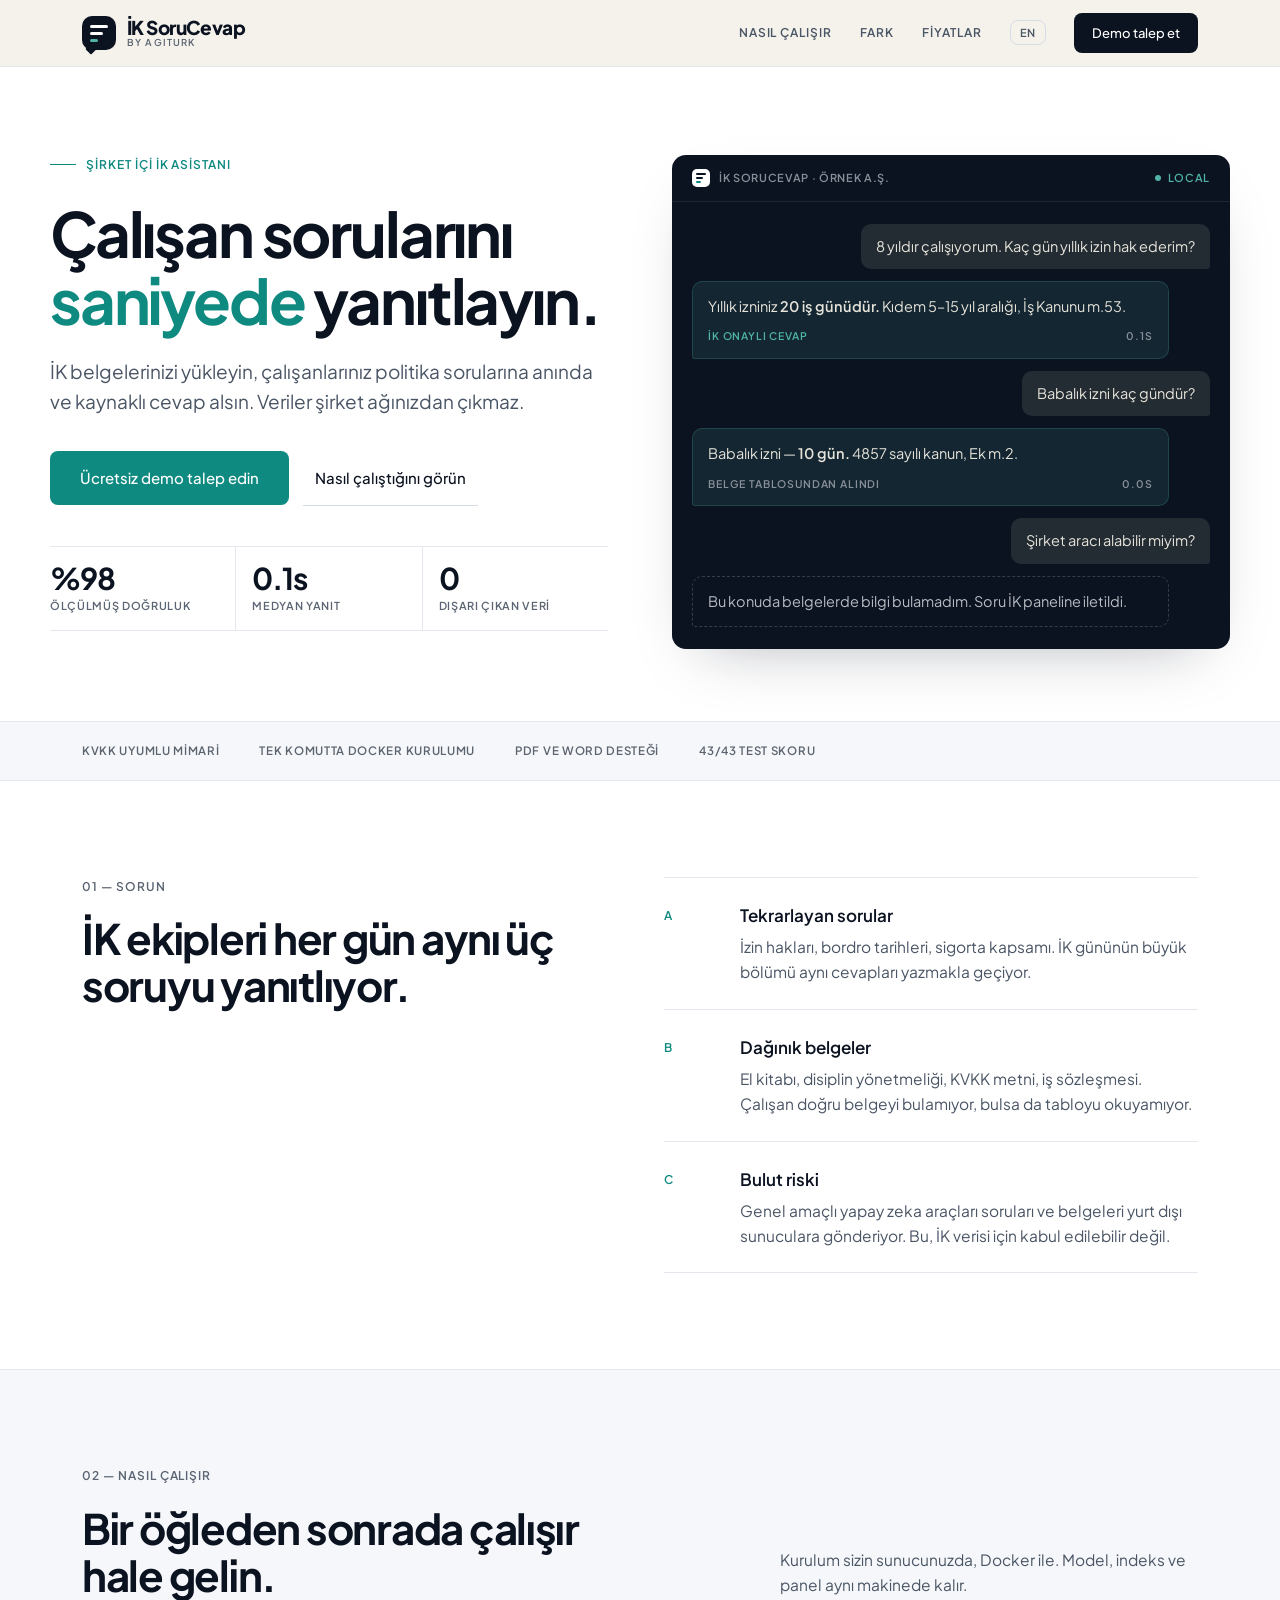
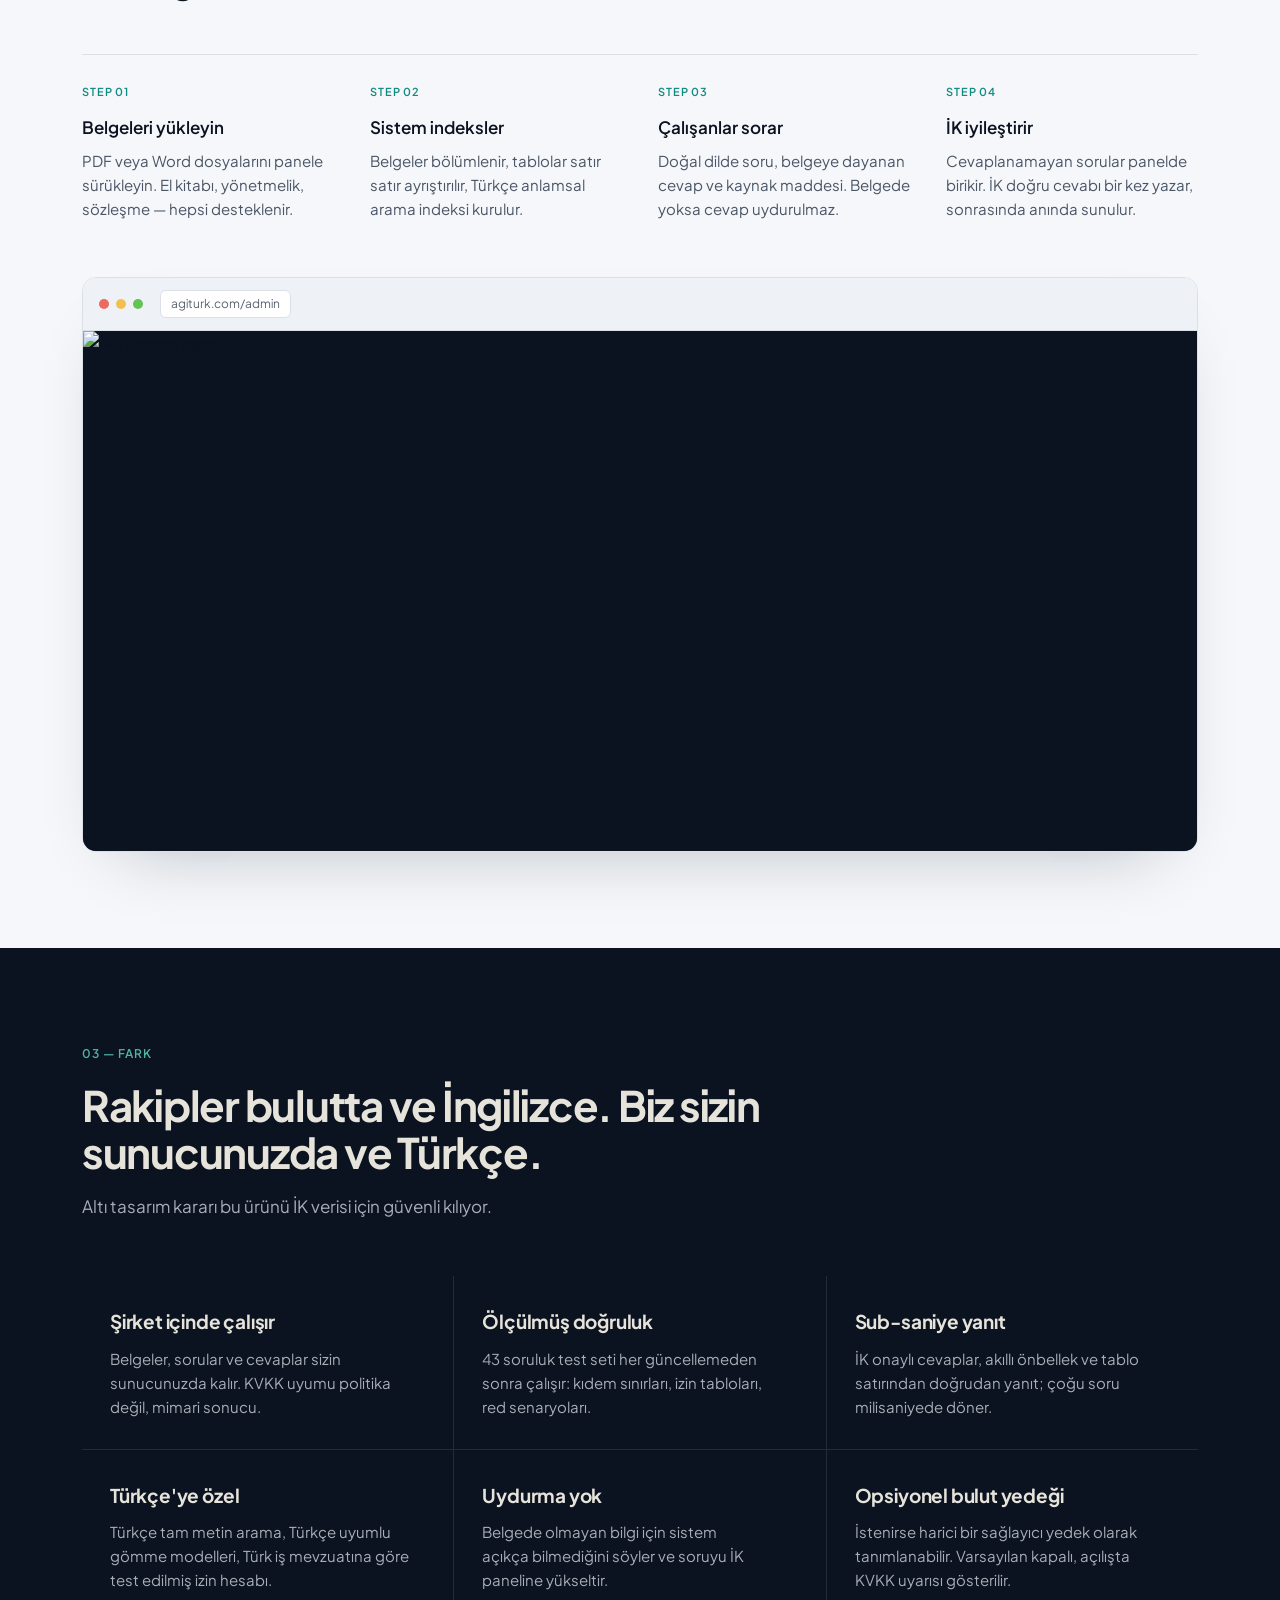
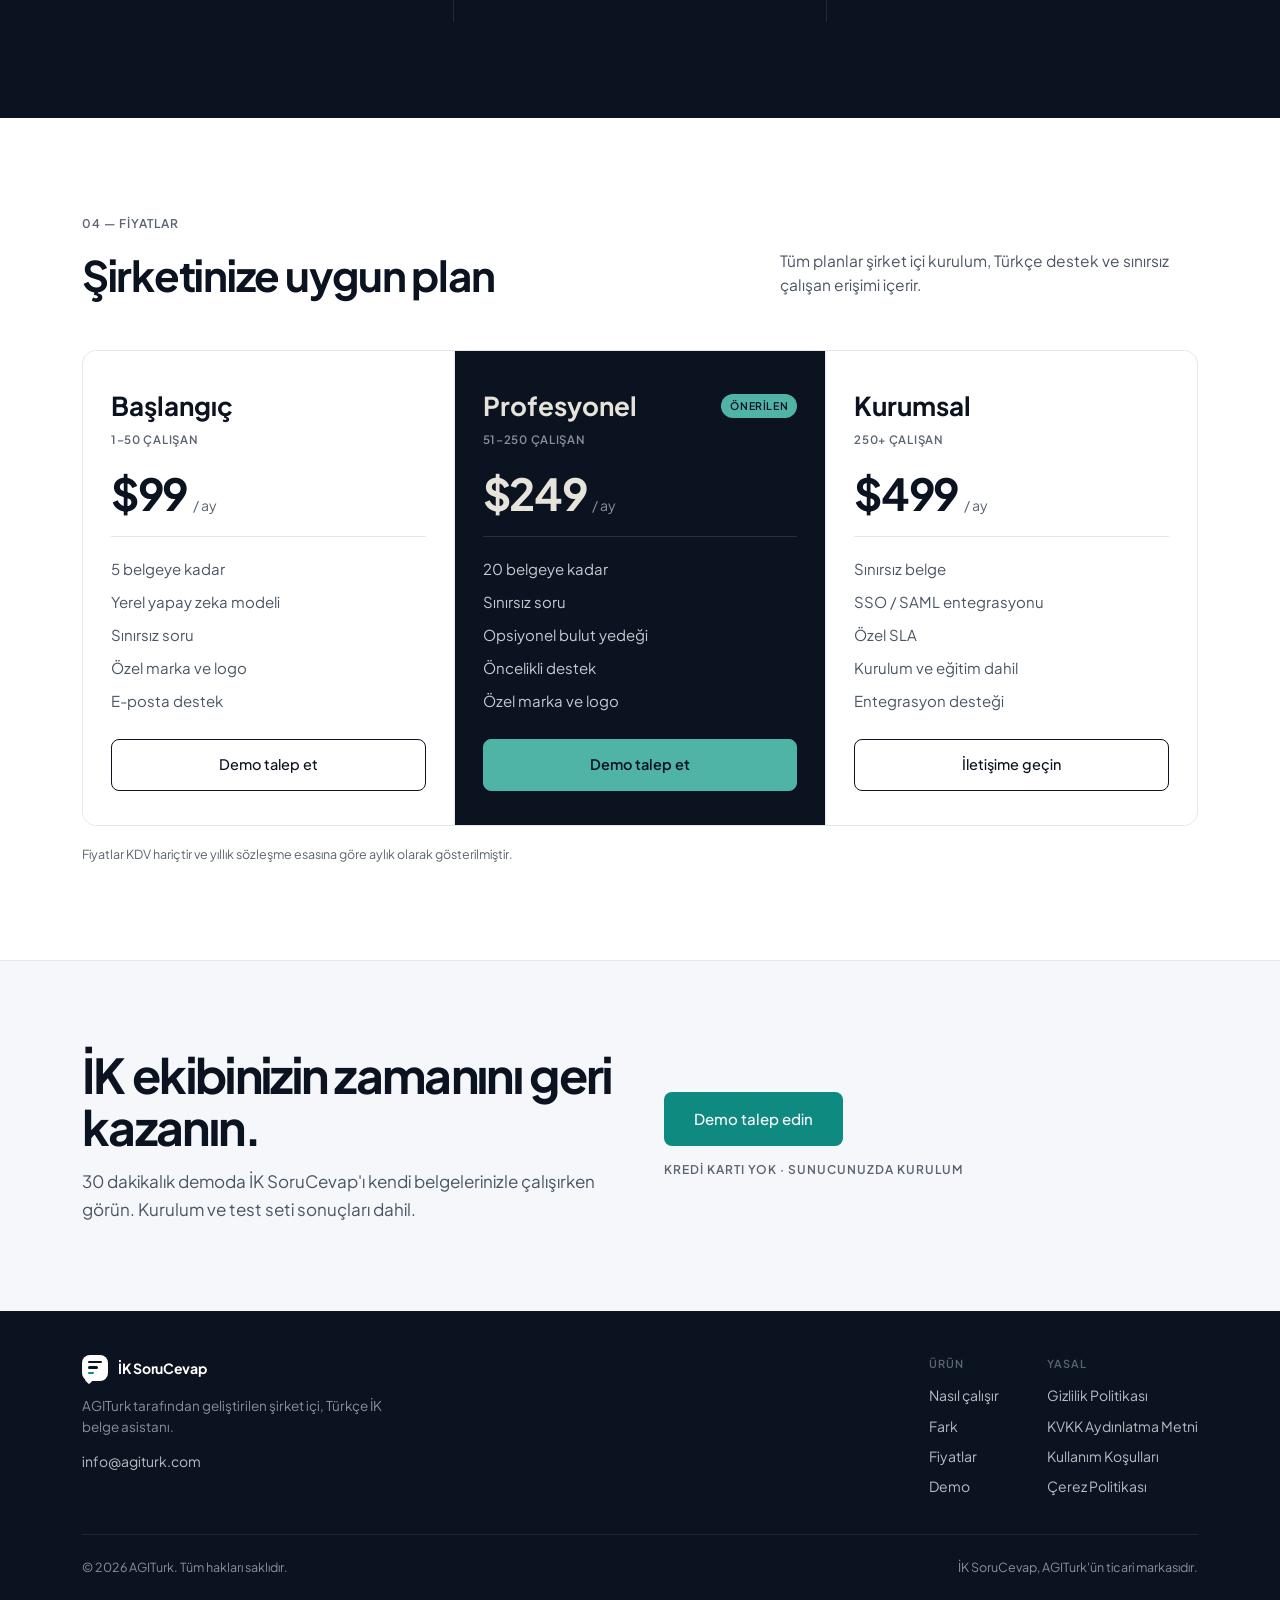
==== index.html @ 6bacffcf "Add files via upload" ====
<!DOCTYPE html>
<html lang="tr">
<head>
<meta charset="utf-8">
<meta name="viewport" content="width=device-width, initial-scale=1">
<title>İK SoruCevap — Çalışan sorularını saniyede yanıtlayın | AGITurk</title>
<meta name="description" content="İK belgelerinizi yükleyin, çalışanlarınız politika sorularına anında ve kaynaklı cevap alsın. Veriler şirket ağınızdan çıkmaz. KVKK uyumlu, şirket içi İK asistanı.">
<meta property="og:title" content="İK SoruCevap — AGITurk">
<meta property="og:description" content="Şirket içi, Türkçe, KVKK uyumlu İK belge asistanı.">
<meta property="og:type" content="website">
<meta property="og:url" content="https://agiturk.com/">
<link rel="canonical" href="https://agiturk.com/">
<link rel="preconnect" href="https://fonts.googleapis.com">
<link rel="preconnect" href="https://fonts.gstatic.com" crossorigin>
<link href="https://fonts.googleapis.com/css2?family=Plus+Jakarta+Sans:wght@400;500;600;700;800&amp;display=swap" rel="stylesheet">
<link rel="stylesheet" href="site.css">
</head>
<body data-lang="tr">

<header>
  <div class="wrap hdr">
    <a href="#top" class="logo" aria-label="İK SoruCevap">
      <span class="mark"><span class="box"><i></i><i></i><i></i></span><span class="tail"></span></span>
      <span class="brand"><b>İK SoruCevap</b><small lang="en">BY AGITURK</small></span>
    </a>
    <nav>
      <a class="hide-m tr" href="#nasil">Nasıl çalışır</a><a class="hide-m en" href="#nasil">How it works</a>
      <a class="hide-m tr" href="#fark">Fark</a><a class="hide-m en" href="#fark">Difference</a>
      <a class="hide-m tr" href="#fiyat">Fiyatlar</a><a class="hide-m en" href="#fiyat">Pricing</a>
      <button class="lang" onclick="toggleLang()" aria-label="Change language">EN</button>
      <a class="btn-dark tr" href="#demo">Demo talep et</a><a class="btn-dark en" href="#demo">Request demo</a>
    </nav>
  </div>
</header>

<main id="top">
<section class="wrap hero">
  <div>
    <div class="eyebrow"><span class="tr">Şirket içi İK asistanı</span><span class="en">On-premises HR assistant</span></div>
    <h1 class="tr">Çalışan sorularını <em>saniyede</em> yanıtlayın.</h1>
    <h1 class="en">Answer employee questions in <em>seconds</em>.</h1>
    <p class="sub tr">İK belgelerinizi yükleyin, çalışanlarınız politika sorularına anında ve kaynaklı cevap alsın. Veriler şirket ağınızdan çıkmaz.</p>
    <p class="sub en">Upload your HR documents and employees get instant, sourced answers about company policy. Data never leaves your network.</p>
    <div class="cta-row">
      <a class="btn-teal tr" href="#demo">Ücretsiz demo talep edin</a><a class="btn-teal en" href="#demo">Request a free demo</a>
      <a class="btn-link tr" href="#nasil">Nasıl çalıştığını görün</a><a class="btn-link en" href="#nasil">See how it works</a>
    </div>
    <div class="stats">
      <div class="stat"><b>%98</b><span class="tr">Ölçülmüş doğruluk</span><span class="en">Measured accuracy</span></div>
      <div class="stat"><b>0.1s</b><span class="tr">Medyan yanıt</span><span class="en">Median answer</span></div>
      <div class="stat"><b>0</b><span class="tr">Dışarı çıkan veri</span><span class="en">Bytes sent out</span></div>
    </div>
  </div>

  <div class="chat" aria-hidden="true">
    <div class="chat-hd">
      <span class="l"><span class="mini"><i></i><i></i><i></i></span><span>İK SoruCevap · Örnek A.Ş.</span></span>
      <span class="r">local</span>
    </div>
    <div class="chat-bd">
      <div class="m u"><span class="tr">8 yıldır çalışıyorum. Kaç gün yıllık izin hak ederim?</span><span class="en">I've worked here 8 years. How many annual leave days do I get?</span></div>
      <div class="m b">
        <span class="tr">Yıllık izniniz <strong>20 iş günüdür.</strong> Kıdem 5–15 yıl aralığı, İş Kanunu m.53.</span>
        <span class="en">Your annual leave is <strong>20 working days.</strong> Seniority band 5–15 years, Labour Law Art. 53.</span>
        <div class="meta"><span class="ok"><span class="tr">İK onaylı cevap</span><span class="en">HR-verified answer</span></span><span>0.1s</span></div>
      </div>
      <div class="m u"><span class="tr">Babalık izni kaç gündür?</span><span class="en">How long is paternity leave?</span></div>
      <div class="m b">
        <span class="tr">Babalık izni — <strong>10 gün.</strong> 4857 sayılı kanun, Ek m.2.</span>
        <span class="en">Paternity leave — <strong>10 days.</strong> Law 4857, Additional Art. 2.</span>
        <div class="meta"><span><span class="tr">Belge tablosundan alındı</span><span class="en">Read from document table</span></span><span>0.0s</span></div>
      </div>
      <div class="m u"><span class="tr">Şirket aracı alabilir miyim?</span><span class="en">Can I get a company car?</span></div>
      <div class="m b none"><span class="tr">Bu konuda belgelerde bilgi bulamadım. Soru İK paneline iletildi.</span><span class="en">I couldn't find this in the documents. The question was routed to the HR dashboard.</span></div>
    </div>
  </div>
</section>

<section class="trust">
  <div class="wrap">
    <span><span class="tr">KVKK uyumlu mimari</span><span class="en">KVKK-compliant architecture</span></span>
    <span><span class="tr">Tek komutta Docker kurulumu</span><span class="en">Single-command Docker install</span></span>
    <span><span class="tr">PDF ve Word desteği</span><span class="en">PDF and Word support</span></span>
    <span><span class="tr">43/43 test skoru</span><span class="en">43/43 eval score</span></span>
  </div>
</section>

<section class="problem">
  <div class="wrap grid">
    <div>
      <div class="eyebrow"><span class="tr">01 — Sorun</span><span class="en">01 — The problem</span></div>
      <h2 class="title tr">İK ekipleri her gün aynı üç soruyu yanıtlıyor.</h2>
      <h2 class="title en">HR teams answer the same three questions every day.</h2>
    </div>
    <div>
      <div class="row"><span class="k">A</span><div>
        <h3 class="tr">Tekrarlayan sorular</h3><h3 class="en">Repetitive questions</h3>
        <p class="tr">İzin hakları, bordro tarihleri, sigorta kapsamı. İK gününün büyük bölümü aynı cevapları yazmakla geçiyor.</p>
        <p class="en">Leave entitlements, payroll dates, insurance coverage. Most of an HR day goes into retyping the same answers.</p>
      </div></div>
      <div class="row"><span class="k">B</span><div>
        <h3 class="tr">Dağınık belgeler</h3><h3 class="en">Scattered documents</h3>
        <p class="tr">El kitabı, disiplin yönetmeliği, KVKK metni, iş sözleşmesi. Çalışan doğru belgeyi bulamıyor, bulsa da tabloyu okuyamıyor.</p>
        <p class="en">Handbook, disciplinary rules, privacy notice, contract. Employees can't find the right file — or can't read the table inside it.</p>
      </div></div>
      <div class="row"><span class="k">C</span><div>
        <h3 class="tr">Bulut riski</h3><h3 class="en">Cloud exposure</h3>
        <p class="tr">Genel amaçlı yapay zeka araçları soruları ve belgeleri yurt dışı sunuculara gönderiyor. Bu, İK verisi için kabul edilebilir değil.</p>
        <p class="en">General-purpose AI tools ship questions and documents to servers abroad. For HR data, that isn't an acceptable trade.</p>
      </div></div>
    </div>
  </div>
</section>

<section class="how" id="nasil">
  <div class="wrap">
    <div class="split">
      <div>
        <div class="eyebrow"><span class="tr">02 — Nasıl çalışır</span><span class="en">02 — How it works</span></div>
        <h2 class="title tr" style="max-width:22ch">Bir öğleden sonrada çalışır hale gelin.</h2>
        <h2 class="title en" style="max-width:22ch">Live by the end of one afternoon.</h2>
      </div>
      <p class="lead"><span class="tr">Kurulum sizin sunucunuzda, Docker ile. Model, indeks ve panel aynı makinede kalır.</span><span class="en">Installed on your server with Docker. Model, index and dashboard all stay on that one machine.</span></p>
    </div>
    <div class="steps">
      <div class="step"><div class="n">STEP 01</div>
        <h3 class="tr">Belgeleri yükleyin</h3><h3 class="en">Upload the documents</h3>
        <p class="tr">PDF veya Word dosyalarını panele sürükleyin. El kitabı, yönetmelik, sözleşme — hepsi desteklenir.</p>
        <p class="en">Drag PDF or Word files into the dashboard. Handbooks, regulations, contracts — all supported.</p></div>
      <div class="step"><div class="n">STEP 02</div>
        <h3 class="tr">Sistem indeksler</h3><h3 class="en">The system indexes</h3>
        <p class="tr">Belgeler bölümlenir, tablolar satır satır ayrıştırılır, Türkçe anlamsal arama indeksi kurulur.</p>
        <p class="en">Documents are sectioned, tables parsed row by row, and a Turkish semantic index is built.</p></div>
      <div class="step"><div class="n">STEP 03</div>
        <h3 class="tr">Çalışanlar sorar</h3><h3 class="en">Employees ask</h3>
        <p class="tr">Doğal dilde soru, belgeye dayanan cevap ve kaynak maddesi. Belgede yoksa cevap uydurulmaz.</p>
        <p class="en">Natural-language question, document-grounded answer, cited clause. If it isn't in the docs, nothing is invented.</p></div>
      <div class="step"><div class="n">STEP 04</div>
        <h3 class="tr">İK iyileştirir</h3><h3 class="en">HR improves it</h3>
        <p class="tr">Cevaplanamayan sorular panelde birikir. İK doğru cevabı bir kez yazar, sonrasında anında sunulur.</p>
        <p class="en">Unanswered questions collect in the dashboard. HR writes the answer once; it's served instantly after that.</p></div>
    </div>
    <div class="shot">
      <div class="shot-chrome"><span></span><span></span><span></span><em class="tr">agiturk.com/admin</em><em class="en">agiturk.com/admin</em></div>
      <div class="shot-window">
        <img src="img/panel-screenshot.jpg" alt="İK yönetim paneli" class="shot-scroll" loading="lazy">
      </div>
    </div>
  </div>
</section>

<section class="diff" id="fark">
  <div class="wrap">
    <div style="max-width:60ch;margin-bottom:56px">
      <div class="eyebrow"><span class="tr">03 — Fark</span><span class="en">03 — Difference</span></div>
      <h2 class="title tr" style="margin-bottom:18px">Rakipler bulutta ve İngilizce. Biz sizin sunucunuzda ve Türkçe.</h2>
      <h2 class="title en" style="margin-bottom:18px">Competitors are cloud-only and English-first. We run on your server, in Turkish.</h2>
      <p class="lead tr">Altı tasarım kararı bu ürünü İK verisi için güvenli kılıyor.</p>
      <p class="lead en">Six design decisions make this safe for HR data.</p>
    </div>
    <div class="grid">
      <div class="cell"><h3 class="tr">Şirket içinde çalışır</h3><h3 class="en">Runs on your network</h3>
        <p class="tr">Belgeler, sorular ve cevaplar sizin sunucunuzda kalır. KVKK uyumu politika değil, mimari sonucu.</p>
        <p class="en">Documents, questions and answers stay on your server. KVKK compliance by architecture, not by policy.</p></div>
      <div class="cell"><h3 class="tr">Ölçülmüş doğruluk</h3><h3 class="en">Measured accuracy</h3>
        <p class="tr">43 soruluk test seti her güncellemeden sonra çalışır: kıdem sınırları, izin tabloları, red senaryoları.</p>
        <p class="en">A 43-question eval runs after every update: seniority boundaries, leave tables, refusal cases.</p></div>
      <div class="cell"><h3 class="tr">Sub-saniye yanıt</h3><h3 class="en">Sub-second answers</h3>
        <p class="tr">İK onaylı cevaplar, akıllı önbellek ve tablo satırından doğrudan yanıt; çoğu soru milisaniyede döner.</p>
        <p class="en">HR-verified answers, a smart cache and direct table-row lookups return most questions in milliseconds.</p></div>
      <div class="cell"><h3 class="tr">Türkçe'ye özel</h3><h3 class="en">Built for Turkish</h3>
        <p class="tr">Türkçe tam metin arama, Türkçe uyumlu gömme modelleri, Türk iş mevzuatına göre test edilmiş izin hesabı.</p>
        <p class="en">Turkish full-text search, Turkish-capable embeddings, leave maths tested against Turkish labour law.</p></div>
      <div class="cell"><h3 class="tr">Uydurma yok</h3><h3 class="en">No fabrication</h3>
        <p class="tr">Belgede olmayan bilgi için sistem açıkça bilmediğini söyler ve soruyu İK paneline yükseltir.</p>
        <p class="en">When something isn't in the documents the system says so plainly and escalates the question to HR.</p></div>
      <div class="cell"><h3 class="tr">Opsiyonel bulut yedeği</h3><h3 class="en">Optional cloud fallback</h3>
        <p class="tr">İstenirse harici bir sağlayıcı yedek olarak tanımlanabilir. Varsayılan kapalı, açılışta KVKK uyarısı gösterilir.</p>
        <p class="en">An external provider can be configured as fallback. Off by default, enabled only behind an explicit KVKK warning.</p></div>
    </div>
  </div>
</section>

<section class="pricing" id="fiyat">
  <div class="wrap">
    <div class="split" style="margin-bottom:52px">
      <div>
        <div class="eyebrow"><span class="tr">04 — Fiyatlar</span><span class="en">04 — Pricing</span></div>
        <h2 class="title tr">Şirketinize uygun plan</h2><h2 class="title en">A plan that fits your company</h2>
      </div>
      <p class="lead"><span class="tr">Tüm planlar şirket içi kurulum, Türkçe destek ve sınırsız çalışan erişimi içerir.</span><span class="en">Every plan includes on-premises install, Turkish support and unlimited employee access.</span></p>
    </div>
    <div class="plans">
      <div class="plan">
        <h3 class="tr">Başlangıç</h3><h3 class="en">Starter</h3>
        <div class="who">1–50 <span class="tr">çalışan</span><span class="en">employees</span></div>
        <div class="price"><b>$99</b><span class="tr">/ ay</span><span class="en">/ mo</span></div>
        <ul class="tr"><li>5 belgeye kadar</li><li>Yerel yapay zeka modeli</li><li>Sınırsız soru</li><li>Özel marka ve logo</li><li>E-posta destek</li></ul>
        <ul class="en"><li>Up to 5 documents</li><li>Local AI model</li><li>Unlimited questions</li><li>Custom branding</li><li>Email support</li></ul>
        <a class="tr" href="#demo">Demo talep et</a><a class="en" href="#demo">Request demo</a>
      </div>
      <div class="plan hi">
        <div class="top"><h3 class="tr">Profesyonel</h3><h3 class="en">Professional</h3><span class="tag tr">Önerilen</span><span class="tag en">Popular</span></div>
        <div class="who">51–250 <span class="tr">çalışan</span><span class="en">employees</span></div>
        <div class="price"><b>$249</b><span class="tr">/ ay</span><span class="en">/ mo</span></div>
        <ul class="tr"><li>20 belgeye kadar</li><li>Sınırsız soru</li><li>Opsiyonel bulut yedeği</li><li>Öncelikli destek</li><li>Özel marka ve logo</li></ul>
        <ul class="en"><li>Up to 20 documents</li><li>Unlimited questions</li><li>Optional cloud fallback</li><li>Priority support</li><li>Custom branding</li></ul>
        <a class="tr" href="#demo">Demo talep et</a><a class="en" href="#demo">Request demo</a>
      </div>
      <div class="plan">
        <h3 class="tr">Kurumsal</h3><h3 class="en">Enterprise</h3>
        <div class="who">250+ <span class="tr">çalışan</span><span class="en">employees</span></div>
        <div class="price"><b>$499</b><span class="tr">/ ay</span><span class="en">/ mo</span></div>
        <ul class="tr"><li>Sınırsız belge</li><li>SSO / SAML entegrasyonu</li><li>Özel SLA</li><li>Kurulum ve eğitim dahil</li><li>Entegrasyon desteği</li></ul>
        <ul class="en"><li>Unlimited documents</li><li>SSO / SAML integration</li><li>Custom SLA</li><li>Setup and training included</li><li>Integration support</li></ul>
        <a class="tr" href="#demo">İletişime geçin</a><a class="en" href="#demo">Contact us</a>
      </div>
    </div>
    <p class="fine"><span class="tr">Fiyatlar KDV hariçtir ve yıllık sözleşme esasına göre aylık olarak gösterilmiştir.</span><span class="en">Prices exclude VAT and are shown per month on an annual agreement.</span></p>
  </div>
</section>

<section class="cta" id="demo">
  <div class="wrap grid">
    <div>
      <h2 class="tr">İK ekibinizin zamanını geri kazanın.</h2><h2 class="en">Give your HR team their time back.</h2>
      <p class="tr">30 dakikalık demoda İK SoruCevap'ı kendi belgelerinizle çalışırken görün. Kurulum ve test seti sonuçları dahil.</p>
      <p class="en">In a 30-minute demo, see İK SoruCevap running on your own documents — install walkthrough and eval results included.</p>
    </div>
    <div class="side">
      <a class="btn-teal tr" href="mailto:info@agiturk.com?subject=%C4%B0K%20SoruCevap%20Demo%20Talebi">Demo talep edin</a>
      <a class="btn-teal en" href="mailto:info@agiturk.com?subject=%C4%B0K%20SoruCevap%20Demo%20Request">Request a demo</a>
      <p class="note"><span class="tr">Kredi kartı yok · Sunucunuzda kurulum</span><span class="en">No credit card · Installed on your server</span></p>
    </div>
  </div>
</section>
</main>

<footer>
  <div class="wrap">
    <div class="ft-top">
      <div>
        <div class="ft-brand">
          <span class="mark"><span class="box"><i></i><i></i><i></i></span><span class="tail"></span></span>
          <b>İK SoruCevap</b>
        </div>
        <p class="ft-desc"><span class="tr">AGITurk tarafından geliştirilen şirket içi, Türkçe İK belge asistanı.</span><span class="en">An on-premises, Turkish-first HR document assistant by AGITurk.</span></p>
        <a href="mailto:info@agiturk.com" class="ft-mail">info@agiturk.com</a>
      </div>
      <div class="ft-cols">
        <div class="ft-col">
          <h4 class="tr">Ürün</h4><h4 class="en">Product</h4>
          <a class="tr" href="#nasil">Nasıl çalışır</a><a class="en" href="#nasil">How it works</a>
          <a class="tr" href="#fark">Fark</a><a class="en" href="#fark">Difference</a>
          <a class="tr" href="#fiyat">Fiyatlar</a><a class="en" href="#fiyat">Pricing</a>
          <a href="#demo">Demo</a>
        </div>
        <div class="ft-col">
          <h4 class="tr">Yasal</h4><h4 class="en">Legal</h4>
          <a class="tr" href="gizlilik.html">Gizlilik Politikası</a><a class="en" href="gizlilik.html">Privacy Policy</a>
          <a class="tr" href="kvkk.html">KVKK Aydınlatma Metni</a><a class="en" href="kvkk.html">KVKK Notice</a>
          <a class="tr" href="kullanim-kosullari.html">Kullanım Koşulları</a><a class="en" href="kullanim-kosullari.html">Terms of Service</a>
          <a class="tr" href="cerez.html">Çerez Politikası</a><a class="en" href="cerez.html">Cookie Policy</a>
        </div>
      </div>
    </div>
    <div class="ft-bot">
      <span><span class="tr">© 2026 AGITurk. Tüm hakları saklıdır.</span><span class="en">© 2026 AGITurk. All rights reserved.</span></span>
      <span><span class="tr">İK SoruCevap, AGITurk'ün ticari markasıdır.</span><span class="en">İK SoruCevap is a trademark of AGITurk.</span></span>
    </div>
  </div>
</footer>

<script src="site.js"></script>
</body>
</html>
---- site.css ----
*,*::before,*::after{box-sizing:border-box;margin:0;padding:0}
html{scroll-behavior:smooth}
body{font-family:'Plus Jakarta Sans',system-ui,sans-serif;color:#0b1220;background:#fff;font-size:16px;line-height:1.6;-webkit-font-smoothing:antialiased;text-wrap:pretty}
a{color:#0f8a80;text-decoration:none}
a:hover{color:#0b6b63}
.wrap{max-width:1180px;margin:0 auto;padding:0 32px}
.eyebrow{font-weight:600;font-size:12px;letter-spacing:.08em;text-transform:uppercase;color:#5b6472;margin-bottom:18px}
h2.title{font-weight:700;font-size:clamp(28px,3.6vw,42px);line-height:1.12;letter-spacing:-.03em}
.lead{color:#4a5565;font-size:15.5px;max-width:38ch}
.fine{margin-top:18px;font-size:12.5px;color:#5b6472}
@keyframes riseIn{from{opacity:0;transform:translateY(10px)}to{opacity:1;transform:none}}
@media (prefers-reduced-motion:reduce){*{animation:none!important}}
:focus-visible{outline:2px solid #0f8a80;outline-offset:3px}

header{position:sticky;top:0;z-index:50;background:rgba(243,241,234,.92);backdrop-filter:blur(10px);border-bottom:1px solid #e4e8ee}
.hdr{height:66px;display:flex;align-items:center;justify-content:space-between;gap:24px}
.logo{display:flex;align-items:center;gap:11px;color:#0b1220}
.mark{position:relative;width:34px;height:34px;flex-shrink:0;display:block}
.mark .box{position:absolute;inset:0;background:#0b1220;border-radius:10px;display:flex;flex-direction:column;justify-content:center;gap:4px;padding:0 8px}
.mark .box i{display:block;height:3px;border-radius:2px;background:#fff}
.mark .box i:nth-child(2){width:70%}
.mark .box i:nth-child(3){width:45%;background:#4fb3a6}
.mark .tail{position:absolute;left:5px;bottom:-3px;width:8px;height:8px;background:#0b1220;transform:rotate(45deg);border-radius:1px}
.brand{display:flex;flex-direction:column;line-height:1.05}
.brand b{font-weight:800;font-size:19px;letter-spacing:-.03em}
.brand small{font-weight:600;font-size:9.5px;letter-spacing:.12em;color:#5b6472}
nav{display:flex;align-items:center;gap:28px;font-weight:600;font-size:12px;letter-spacing:.08em;text-transform:uppercase}
nav a{color:#4a5565}
nav a:hover{color:#0b1220}
.lang{font-family:inherit;font-weight:600;font-size:11px;letter-spacing:.06em;background:none;border:1px solid #d6dce4;color:#4a5565;padding:5px 9px;cursor:pointer;border-radius:8px}
.lang:hover{border-color:#0b1220;color:#0b1220}
.btn-dark{background:#0b1220;color:#fff!important;padding:10px 18px;border-radius:8px;font-weight:500;text-transform:none;letter-spacing:0;font-size:13px}
.btn-dark:hover{background:#1c2739}

.hero{padding:88px 0 72px;display:grid;grid-template-columns:repeat(auto-fit,minmax(340px,1fr));gap:64px;align-items:start}
.hero .eyebrow{color:#0f8a80;display:flex;align-items:center;gap:10px;margin-bottom:26px}
.hero .eyebrow::before{content:"";width:26px;height:1px;background:#0f8a80}
h1{font-weight:700;font-size:clamp(38px,5vw,62px);line-height:1.08;letter-spacing:-.035em;margin-bottom:22px}
h1 em{font-style:normal;color:#0f8a80}
.hero p.sub{font-size:19px;color:#4a5565;max-width:44ch;margin-bottom:34px}
.cta-row{display:flex;flex-wrap:wrap;gap:14px;align-items:center;margin-bottom:40px}
.btn-teal{background:#0f8a80;color:#fff!important;padding:15px 30px;border-radius:8px;font-weight:500;font-size:15px;display:inline-block}
.btn-teal:hover{background:#0b6b63}
.btn-link{color:#0b1220!important;padding:15px 12px;font-weight:500;font-size:15px;border-bottom:1px solid #d6dce4}
.stats{display:grid;grid-template-columns:repeat(auto-fit,minmax(120px,1fr));gap:1px;background:#e4e8ee;border-top:1px solid #e4e8ee;border-bottom:1px solid #e4e8ee}
.stat{background:#fff;padding:16px}
.stat:first-child{padding-left:0}
.stat b{display:block;font-weight:700;letter-spacing:-.03em;font-size:30px;line-height:1}
.stat span{display:block;font-weight:600;font-size:11px;letter-spacing:.06em;text-transform:uppercase;color:#5b6472;margin-top:4px}

.chat{background:#0b1220;border-radius:14px;overflow:hidden;color:#e6e3da;box-shadow:0 24px 60px -32px rgba(11,18,32,.35)}
.chat-hd{padding:14px 20px;border-bottom:1px solid rgba(255,255,255,.08);display:flex;align-items:center;justify-content:space-between;font-weight:600;font-size:11px;letter-spacing:.06em;text-transform:uppercase;color:#8a9099}
.chat-hd .l{display:flex;align-items:center;gap:9px}
.chat-hd .mini{width:18px;height:18px;border-radius:5px;background:#fff;display:flex;flex-direction:column;justify-content:center;gap:2px;padding:0 4px}
.chat-hd .mini i{display:block;height:2px;border-radius:1px;background:#0b1220}
.chat-hd .mini i:nth-child(2){width:70%}
.chat-hd .mini i:nth-child(3){width:45%;background:#0f8a80}
.chat-hd .r{display:flex;align-items:center;gap:7px;color:#4fb3a6}
.chat-hd .r::before{content:"";width:6px;height:6px;border-radius:50%;background:#4fb3a6}
.chat-bd{padding:22px 20px;display:flex;flex-direction:column;gap:12px}
.m{font-size:14.5px;animation:riseIn .45s both}
.m.u{align-self:flex-end;max-width:86%;background:#242c33;padding:11px 15px;border-radius:10px 10px 3px 10px}
.m.b{max-width:92%;background:rgba(79,179,166,.13);border:1px solid rgba(79,179,166,.22);padding:13px 15px;border-radius:10px 10px 10px 3px}
.m.b.none{background:none;border:1px dashed rgba(255,255,255,.18);color:#b8bcc2}
.m strong{font-weight:600}
.meta{display:flex;justify-content:space-between;gap:12px;margin-top:10px;font-weight:600;font-size:10.5px;letter-spacing:.08em;text-transform:uppercase;color:#8a9099}
.meta .ok{color:#4fb3a6}
.m:nth-child(2){animation-delay:.5s}.m:nth-child(3){animation-delay:1.1s}.m:nth-child(4){animation-delay:1.6s}.m:nth-child(5){animation-delay:2.2s}.m:nth-child(6){animation-delay:2.7s}

.trust{border-top:1px solid #e4e8ee;border-bottom:1px solid #e4e8ee;background:#f5f7fa}
.trust .wrap{padding-top:20px;padding-bottom:20px;display:flex;flex-wrap:wrap;gap:14px 40px;font-weight:600;font-size:11.5px;letter-spacing:.06em;text-transform:uppercase;color:#5c6470}

.problem{padding:96px 0}
.problem .grid{display:grid;grid-template-columns:repeat(auto-fit,minmax(300px,1fr));gap:48px;align-items:start}
.row{border-top:1px solid #e4e8ee;padding:24px 0;display:grid;grid-template-columns:56px minmax(0,1fr);gap:20px}
.row:last-child{border-bottom:1px solid #e4e8ee}
.row .k{font-weight:600;font-size:12px;color:#0f8a80;letter-spacing:.06em;padding-top:4px}
.row h3{font-size:17px;font-weight:600;margin-bottom:6px}
.row p{color:#4a5565;font-size:15.5px;max-width:56ch}

.how{background:#f5f7fa;border-top:1px solid #e4e8ee;padding:96px 0}
.split{display:flex;flex-wrap:wrap;justify-content:space-between;align-items:end;gap:24px;margin-bottom:56px}
.steps{display:grid;grid-template-columns:repeat(auto-fit,minmax(220px,1fr));gap:36px;border-top:1px solid #dbe0e8;padding-top:28px}
.step .n{font-weight:600;font-size:11px;letter-spacing:.08em;color:#0f8a80;margin-bottom:14px}
.step h3{font-size:17px;font-weight:600;margin-bottom:8px}
.step p{color:#4a5565;font-size:15px}
.shot{margin-top:56px;border:1px solid #dbe0e8;border-radius:14px;overflow:hidden;background:#fff;box-shadow:0 30px 70px -40px rgba(11,18,32,.3)}
.shot-chrome{display:flex;align-items:center;gap:7px;padding:12px 16px;background:#eef1f5;border-bottom:1px solid #dbe0e8}
.shot-chrome span{width:10px;height:10px;border-radius:50%;background:#d7dce3}
.shot-chrome span:nth-child(1){background:#ec6a5e}
.shot-chrome span:nth-child(2){background:#f4bf4f}
.shot-chrome span:nth-child(3){background:#61c454}
.shot-chrome em{font-style:normal;margin-left:10px;font-size:12px;color:#5b6472;background:#fff;border:1px solid #dbe0e8;border-radius:6px;padding:3px 10px}
.shot-window{position:relative;height:520px;overflow:hidden;background:#0b1220}
.shot-scroll{position:absolute;top:0;left:0;width:100%;height:auto;display:block;animation:shotScroll 22s ease-in-out infinite;--scroll-end:0px}
.shot-window::after{content:"";position:absolute;left:0;right:0;bottom:0;height:56px;background:linear-gradient(to bottom,rgba(11,18,32,0),rgba(11,18,32,.75));pointer-events:none}
@keyframes shotScroll{
  0%,8%{transform:translateY(0)}
  46%,54%{transform:translateY(var(--scroll-end))}
  92%,100%{transform:translateY(0)}
}
@media (prefers-reduced-motion:reduce){.shot-scroll{animation:none}}
@media (max-width:720px){.shot-window{height:380px}}

.diff{background:#0b1220;color:#e6e3da;padding:96px 0}
.diff .eyebrow{color:#4fb3a6}
.diff .lead{color:#a8aeb6;font-size:17px;max-width:none}
.diff .grid{display:grid;grid-template-columns:repeat(3,1fr);gap:1px;background:rgba(255,255,255,.1)}
.cell{background:#0b1220;padding:30px 28px}
.cell h3{font-weight:700;font-size:19px;letter-spacing:-.01em;margin-bottom:10px}
.cell p{color:#a8aeb6;font-size:15px}

.pricing{padding:96px 0}
.plans{display:grid;grid-template-columns:repeat(auto-fit,minmax(260px,1fr));gap:1px;background:#e4e8ee;border:1px solid #e4e8ee;border-radius:14px;overflow:hidden}
.plan{background:#fff;padding:34px 28px;display:flex;flex-direction:column}
.plan.hi{background:#0b1220;color:#e6e3da}
.plan .top{display:flex;justify-content:space-between;align-items:center;gap:12px}
.plan h3{font-weight:700;font-size:26px}
.plan .tag{font-weight:600;font-size:10.5px;letter-spacing:.06em;text-transform:uppercase;color:#0b1220;background:#4fb3a6;padding:4px 9px;border-radius:99px}
.plan .who{font-weight:600;font-size:11.5px;letter-spacing:.06em;text-transform:uppercase;color:#5b6472;margin-top:4px}
.plan.hi .who{color:#8a9099}
.plan .price{display:flex;align-items:baseline;gap:6px;margin:22px 0 20px}
.plan .price b{font-weight:700;letter-spacing:-.03em;font-size:44px;line-height:1}
.plan .price span{color:#5b6472;font-size:14px}
.plan.hi .price span{color:#8a9099}
.plan ul{list-style:none;display:flex;flex-direction:column;gap:9px;font-size:15px;color:#4a5565;border-top:1px solid #e4e8ee;padding-top:20px;margin-bottom:26px}
.plan.hi ul{color:#c6cad0;border-top-color:rgba(255,255,255,.12)}
.plan>a{margin-top:auto;text-align:center;border:1px solid #0b1220;color:#0b1220;padding:13px;border-radius:8px;font-weight:500;font-size:14.5px}
.plan>a:hover{background:#0b1220;color:#fff}
.plan.hi>a{background:#4fb3a6;color:#0b1220;border-color:#4fb3a6;font-weight:600}
.plan.hi>a:hover{background:#6fc9bd}

.cta{border-top:1px solid #e4e8ee;background:#f5f7fa;padding:88px 0}
.cta .grid{display:grid;grid-template-columns:repeat(auto-fit,minmax(280px,1fr));gap:48px;align-items:center}
.cta h2{font-weight:700;font-size:clamp(30px,4vw,48px);line-height:1.08;letter-spacing:-.035em;margin-bottom:16px}
.cta p{color:#4a5565;font-size:17px;max-width:46ch}
.cta .side{display:flex;flex-direction:column;gap:14px;align-items:flex-start}
.cta .note{font-weight:600;font-size:12px;letter-spacing:.08em;text-transform:uppercase;color:#5b6472}

footer{background:#0b1220;color:#8a9099}
footer .wrap{padding-top:44px;padding-bottom:36px}
.ft-top{display:flex;flex-wrap:wrap;gap:32px 64px;justify-content:space-between;padding-bottom:28px;border-bottom:1px solid rgba(255,255,255,.08)}
.ft-brand{display:flex;align-items:center;gap:10px}
.ft-brand .mark{width:26px;height:26px}
.ft-brand .mark .box{background:#fff;border-radius:8px;gap:3px;padding:0 6px}
.ft-brand .mark .box i{height:2.5px;background:#0b1220}
.ft-brand .mark .box i:nth-child(3){background:#0f8a80}
.ft-brand .mark .tail{background:#fff;left:4px;bottom:-2px;width:6px;height:6px}
.ft-brand b{color:#fff;font-weight:700;letter-spacing:-.02em;font-size:14px}
.ft-desc{margin-top:14px;font-size:13.5px;max-width:34ch;color:#8a9099}
.ft-mail{display:inline-block;margin-top:12px;color:#b8bcc2;font-size:14px}
.ft-cols{display:flex;flex-wrap:wrap;gap:28px 48px}
.ft-col h4{font-weight:600;font-size:11px;letter-spacing:.08em;text-transform:uppercase;color:#5b6472;margin-bottom:12px}
.ft-col a{display:block;color:#b8bcc2;font-size:14px;margin-bottom:8px}
.ft-col a:hover{color:#fff}
.ft-bot{display:flex;flex-wrap:wrap;gap:12px 24px;justify-content:space-between;padding-top:22px;font-size:12.5px}
.ft-bot a{color:#8a9099}
.ft-bot a:hover{color:#fff}

/* legal pages */
.legal{max-width:760px;margin:0 auto;padding:72px 32px 96px}
.legal h1{font-size:clamp(30px,4vw,44px);margin-bottom:8px}
.legal .updated{font-size:13px;color:#5b6472;margin-bottom:40px}
.legal h2{font-size:20px;font-weight:700;margin:36px 0 12px;letter-spacing:-.01em}
.legal p,.legal li{color:#334155;font-size:15.5px;margin-bottom:12px}
.legal ul{padding-left:22px;margin-bottom:12px}
.legal .back{display:inline-block;margin-bottom:32px;font-weight:600;font-size:13px}

@media (max-width:720px){
  .wrap{padding:0 20px}
  nav{gap:14px}
  nav .hide-m{display:none}
  .hero{padding:56px 0 48px;gap:40px}
  .problem,.how,.diff,.pricing{padding:64px 0}
  .cta{padding:56px 0}
  .legal{padding:48px 20px 72px}
}

[data-lang="en"] .tr{display:none!important}
[data-lang="tr"] .en{display:none!important}
@media (max-width:900px){.diff .grid{grid-template-columns:repeat(2,1fr)}}
@media (max-width:560px){.diff .grid{grid-template-columns:1fr}}
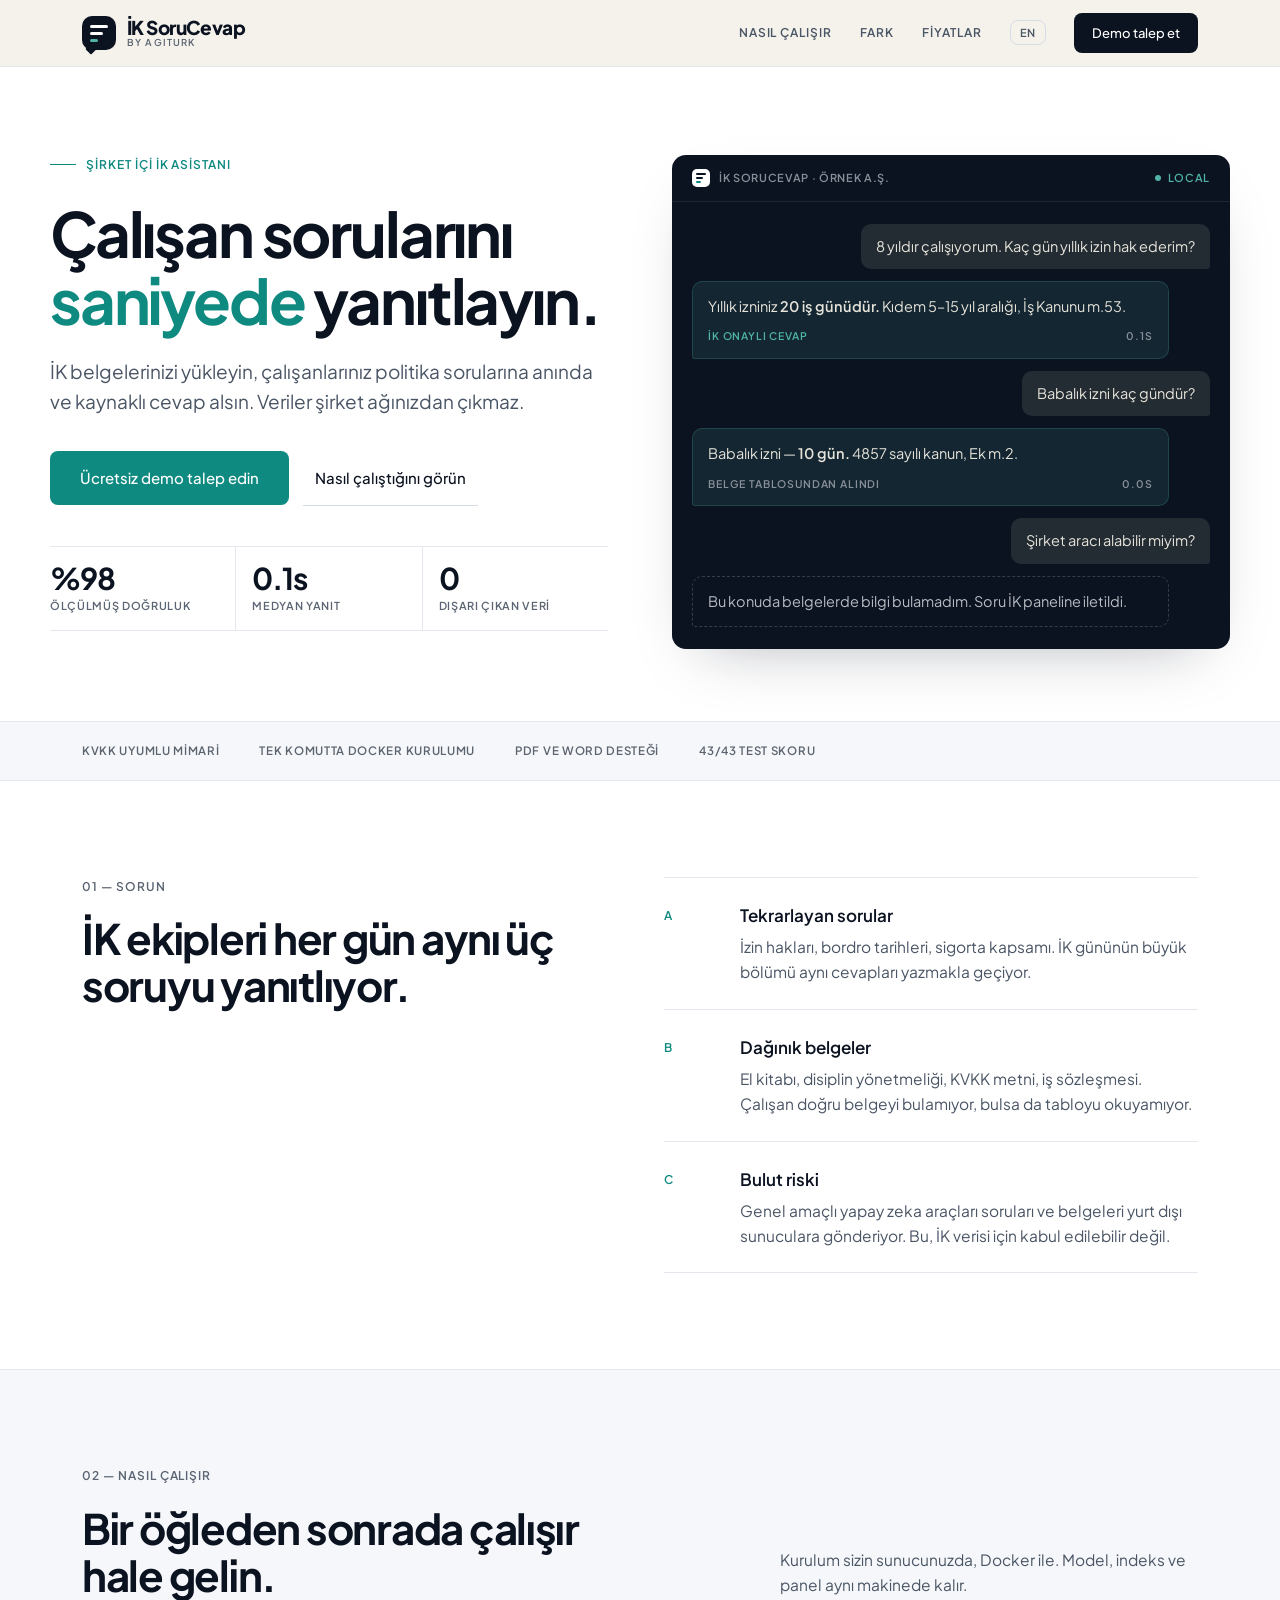
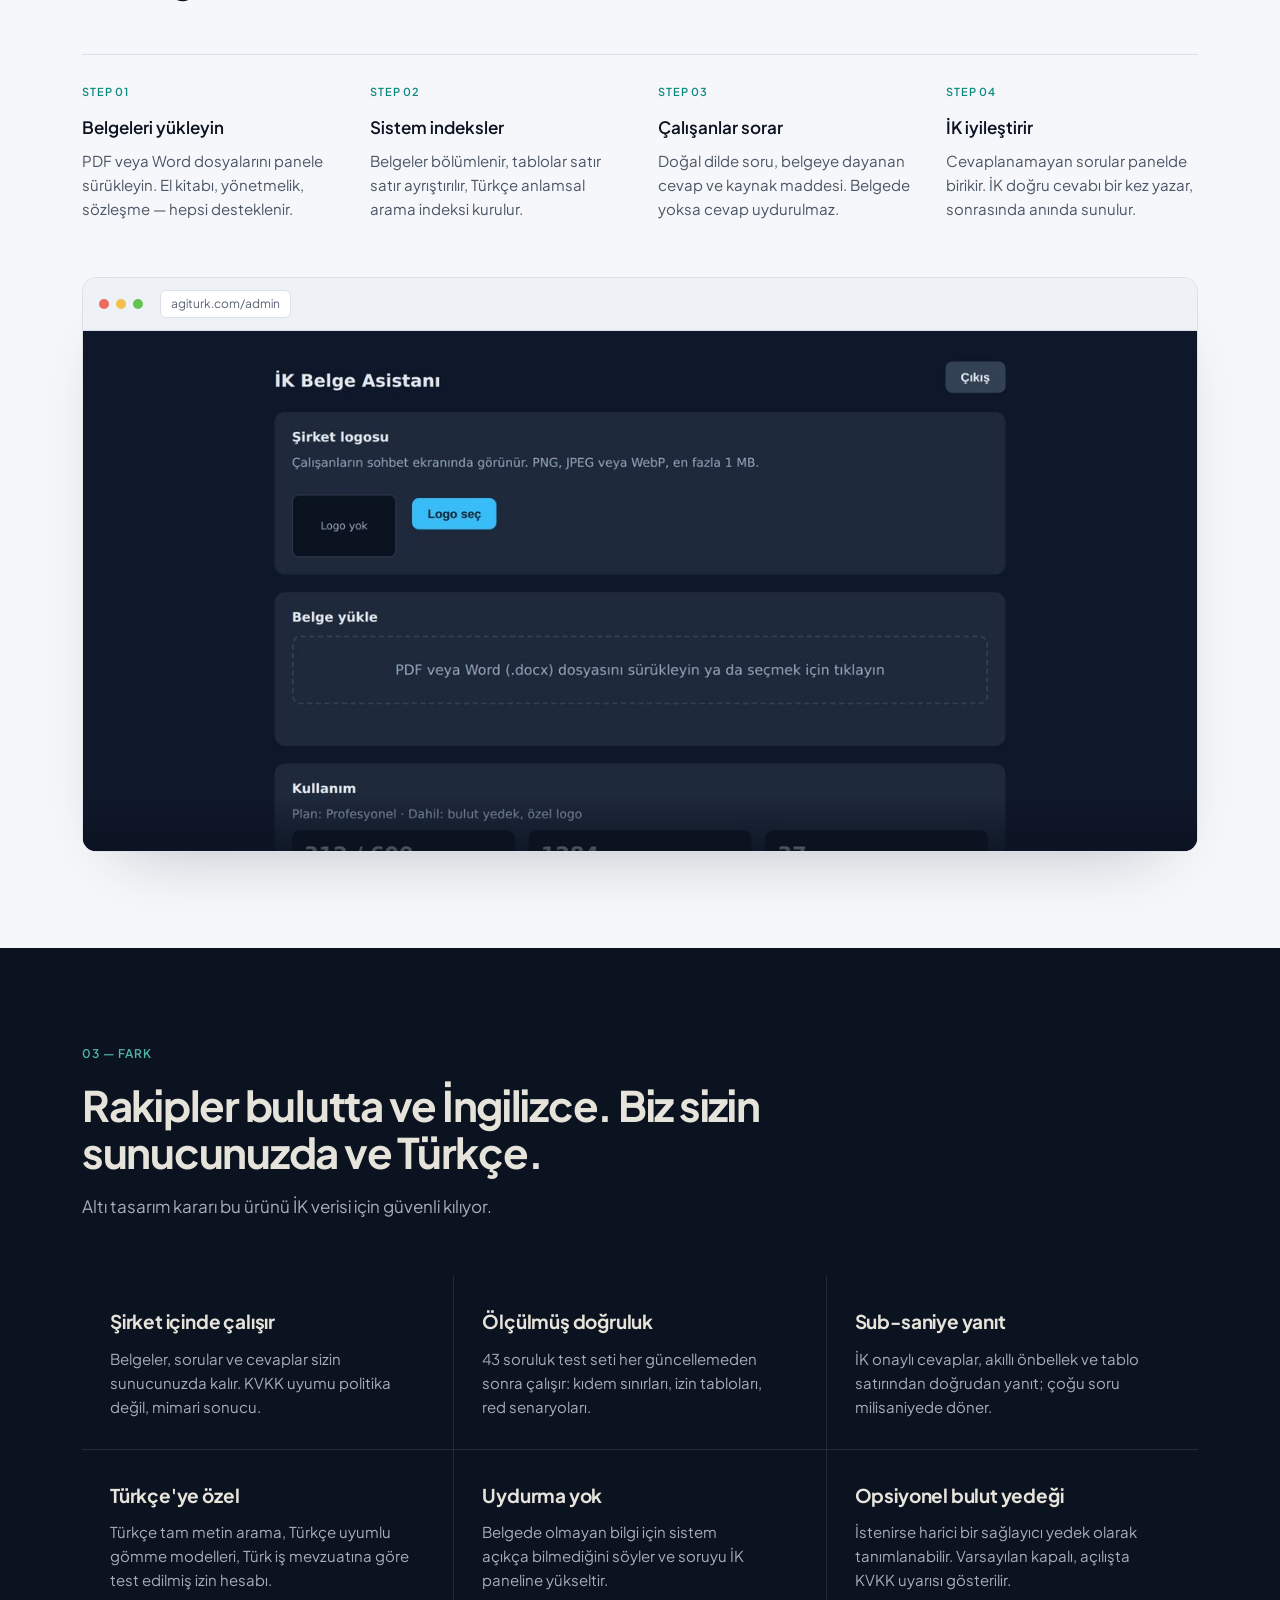
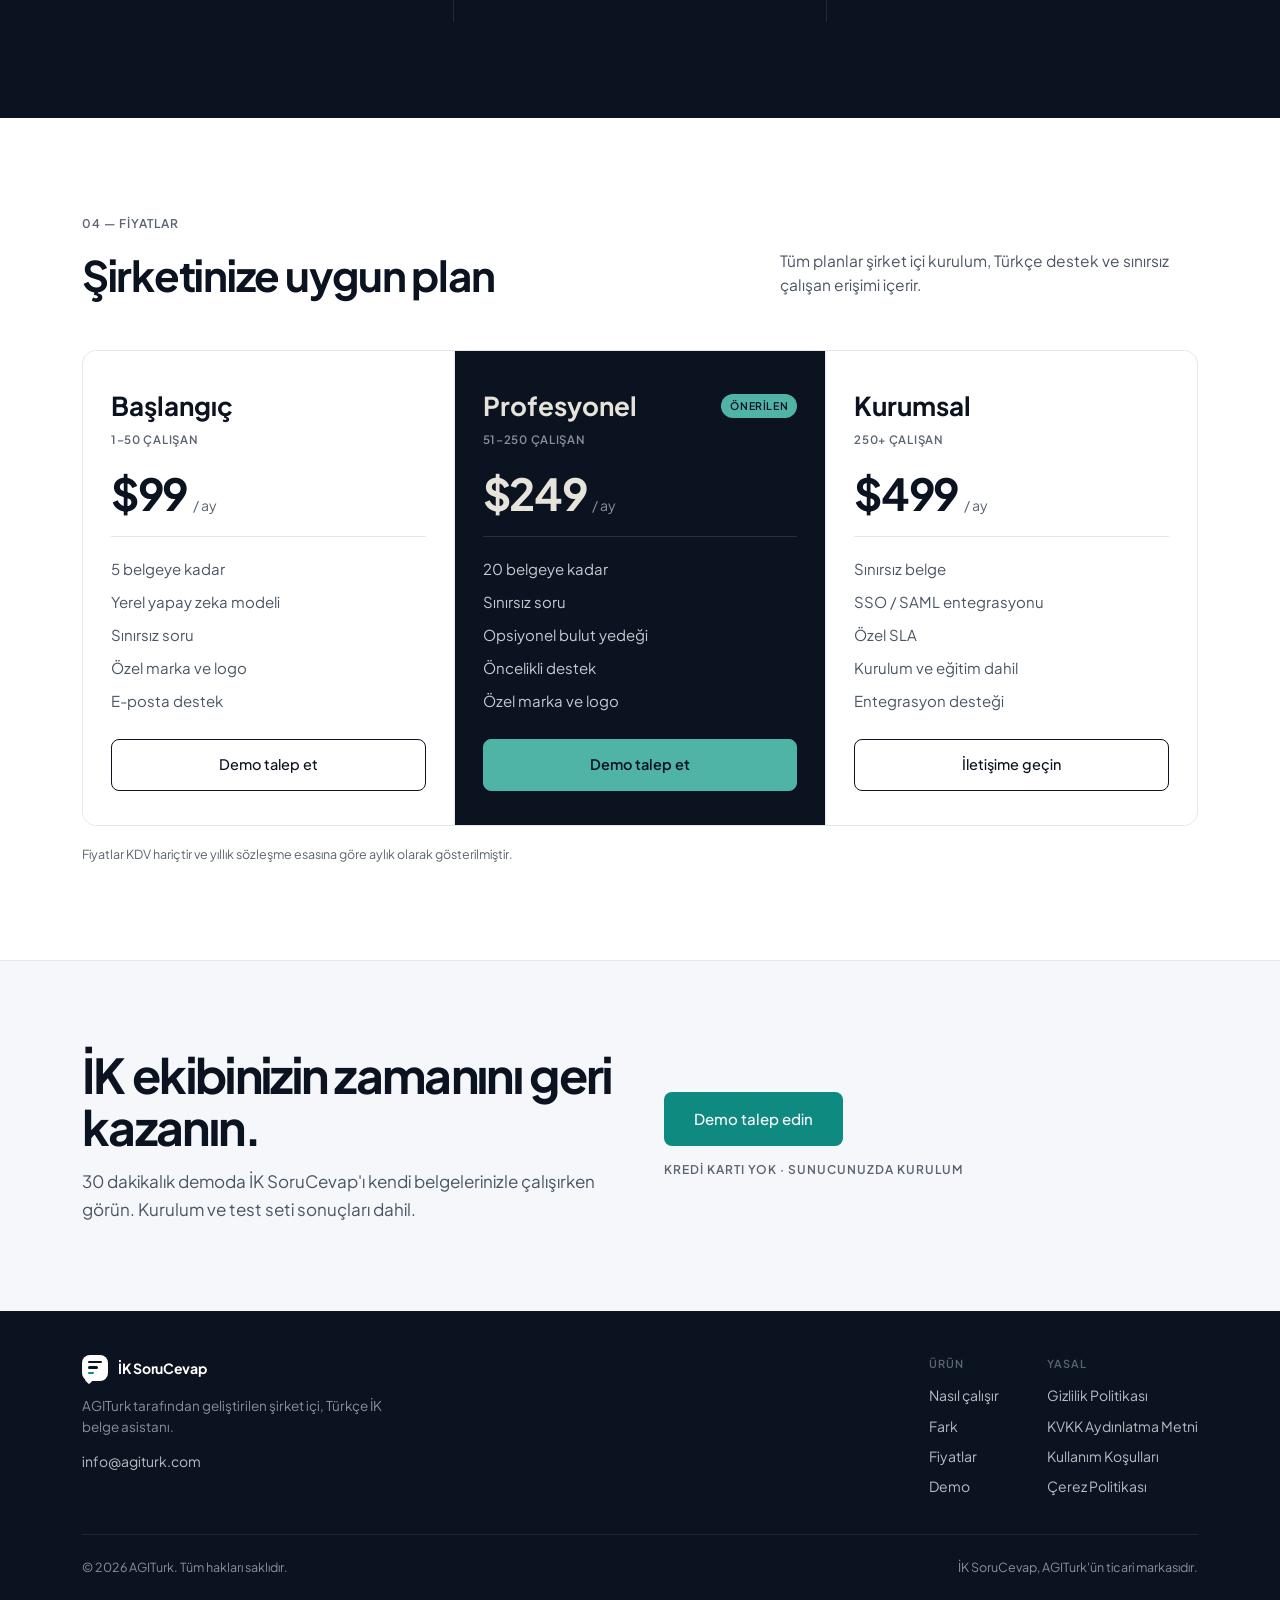
==== commit ddc9aa1d: "analytics&google" ====
--- a/index.html
+++ b/index.html
@@ -14,6 +14,7 @@
 <link rel="preconnect" href="https://fonts.gstatic.com" crossorigin>
 <link href="https://fonts.googleapis.com/css2?family=Plus+Jakarta+Sans:wght@400;500;600;700;800&amp;display=swap" rel="stylesheet">
 <link rel="stylesheet" href="site.css">
+<script defer src="https://static.cloudflareinsights.com/beacon.min.js" data-cf-beacon='{"token": "66b200e742b14bac8f52933830bd922a"}'></script>
 </head>
 <body data-lang="tr">
 
